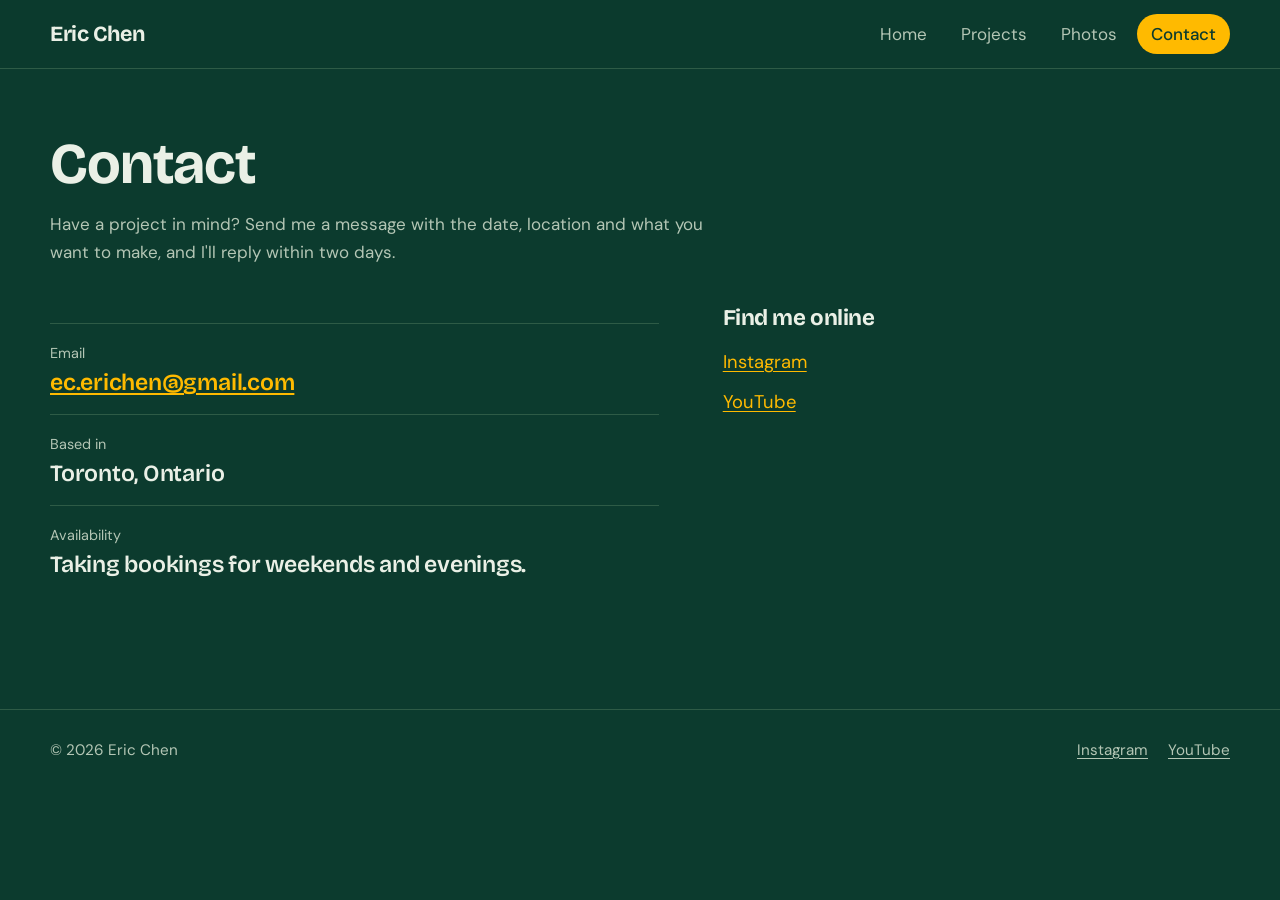
==== contact.html @ 15442ee4 "Sync local files with GitHub repository" ====
<!DOCTYPE html>
<html lang="en">
<head>
  <meta charset="utf-8">
  <meta name="viewport" content="width=device-width, initial-scale=1">
  <title>Contact</title>
  <meta name="description" content="Contact details for bookings and projects.">
  <link rel="preconnect" href="https://fonts.googleapis.com">
  <link rel="preconnect" href="https://fonts.gstatic.com" crossorigin>
  <link href="https://fonts.googleapis.com/css2?family=Bricolage+Grotesque:opsz,wght@12..96,500..800&family=DM+Sans:wght@400;500;700&display=swap" rel="stylesheet">
  <link rel="stylesheet" href="css/style.css">
</head>
<body data-page="contact">
  <header class="site-header" id="site-header"></header>

  <main class="wrap">
    <div class="page-head">
      <h1>Contact</h1>
      <p id="contact-intro"></p>
    </div>

    <div class="contact">
      <dl class="facts big" id="contact-list"></dl>
      <div id="social-block">
        <h2>Find me online</h2>
        <ul class="links" id="social-list"></ul>
      </div>
    </div>
  </main>

  <footer class="site-footer" id="site-footer"></footer>

  <script src="js/data.js"></script>
  <script src="js/main.js"></script>
</body>
</html>
---- css/style.css ----
/* ==========================================================================
   style.css
   Palette lives in :root. Change a colour there and it changes everywhere.
   ========================================================================== */
:root {
  --forest: #0c3b2e;
  --sage: #6d9773;
  --tan: #bb8a52;
  --amber: #ffba00;

  --deep: #082b21; /* darker forest, for panels */
  --surface: color-mix(in srgb, #6d9773 16%, #0c3b2e);
  --line: color-mix(in srgb, #6d9773 35%, #0c3b2e);
  --ink: #eaf0e6;
  --muted: #b4c6b5;

  --display: "Bricolage Grotesque", system-ui, sans-serif;
  --body: "DM Sans", system-ui, sans-serif;
  --radius: 6px;
  --wrap: 1180px;
}

*,
*::before,
*::after { box-sizing: border-box; }

html { scroll-behavior: smooth; }

body {
  margin: 0;
  background: var(--forest);
  color: var(--ink);
  font: 400 1.0625rem/1.65 var(--body);
  -webkit-font-smoothing: antialiased;
}

img { max-width: 100%; display: block; }
a { color: var(--amber); text-underline-offset: 3px; }
a:hover { color: #ffd15c; }
h1, h2, h3 { font-family: var(--display); line-height: 1.1; letter-spacing: -0.02em; margin: 0; }
h2 { font-size: clamp(1.6rem, 3vw, 2.2rem); font-weight: 700; }
:focus-visible { outline: 3px solid var(--amber); outline-offset: 3px; }
[hidden] { display: none !important; }

.wrap { width: min(var(--wrap), 100% - 48px); margin-inline: auto; }

/* ------------------------------ Header / footer --------------------------- */
.site-header {
  position: sticky;
  top: 0;
  z-index: 20;
  background: color-mix(in srgb, var(--forest) 92%, transparent);
  backdrop-filter: blur(8px);
  border-bottom: 1px solid var(--line);
}
.bar { display: flex; align-items: center; justify-content: space-between; gap: 8px 24px; flex-wrap: wrap; padding: 14px 0; }
.brand { font: 700 1.35rem var(--display); letter-spacing: -0.02em; color: var(--ink); text-decoration: none; }
.brand:hover { color: var(--ink); }
.site-header nav { display: flex; gap: 6px; flex-wrap: wrap; }
.site-header nav a { color: var(--muted); text-decoration: none; padding: 6px 14px; border-radius: 999px; }
.site-header nav a:hover { color: var(--ink); background: var(--surface); }
.site-header nav a[aria-current="page"] { color: var(--forest); background: var(--amber); font-weight: 500; }

.site-footer { border-top: 1px solid var(--line); padding: 28px 0; color: var(--muted); font-size: 0.95rem; margin-top: 48px; }
.foot { display: flex; justify-content: space-between; gap: 12px 24px; flex-wrap: wrap; }
.foot-links { display: flex; gap: 20px; flex-wrap: wrap; }
.foot-links a { color: var(--muted); }
.foot-links a:hover { color: var(--amber); }

/* ---------------------------------- Buttons ------------------------------- */
.btn-row { display: flex; gap: 12px; flex-wrap: wrap; }
.btn { display: inline-block; padding: 12px 22px; border-radius: var(--radius); background: var(--amber); color: var(--forest); font-weight: 700; text-decoration: none; }
.btn:hover { background: #ffcb47; color: var(--forest); }
.btn.ghost { background: transparent; color: var(--ink); box-shadow: inset 0 0 0 2px var(--sage); }
.btn.ghost:hover { background: var(--surface); color: var(--ink); }

/* ----------------------------------- Home --------------------------------- */
.hero { display: grid; grid-template-columns: minmax(0, 1fr) minmax(0, 1.1fr); gap: 64px; align-items: center; padding: 88px 0 64px; }
.hero h1 { font-size: clamp(2.5rem, 6vw, 4.75rem); font-weight: 700; line-height: 1.02; max-width: 12ch; }
.lead { color: var(--muted); font-size: 1.2rem; max-width: 46ch; margin: 24px 0 32px; }
.hero-frame { position: relative; display: block; margin: 14px; text-decoration: none; }
.hero-frame .vf { opacity: 1; }
.hero-frame:hover .play, .hero-frame:focus-visible .play { opacity: 1; }
.caption { margin: 22px 14px 0; color: var(--muted); }

/* Blinking dot in the corner of the hero frame: the one always-on animation. */
.rec { position: absolute; top: 16px; left: 16px; width: 12px; height: 12px; border-radius: 50%; background: var(--amber); animation: rec 1.6s ease-in-out infinite; }
@keyframes rec { 50% { opacity: 0.2; } }

.section { padding: 56px 0; }
.section-head { display: flex; justify-content: space-between; align-items: baseline; gap: 16px; margin-bottom: 28px; }

.clients { list-style: none; margin: 24px 0 0; padding: 0; display: flex; flex-wrap: wrap; gap: 12px 36px; font: 600 1.4rem var(--display); color: var(--tan); }

/* --------------------------------- Page heads ----------------------------- */
.page-head { padding: 64px 0 0; }
.page-head h1 { font-size: clamp(2.2rem, 5vw, 3.6rem); font-weight: 700; }
.page-head p { color: var(--muted); max-width: 56ch; margin: 14px 0 0; }

.tabs { display: flex; flex-wrap: wrap; gap: 8px; margin: 28px 0 40px; }
.tab { font: 500 0.95rem var(--body); color: var(--ink); background: transparent; border: 1px solid var(--sage); border-radius: 999px; padding: 7px 16px; cursor: pointer; }
.tab:hover { background: var(--surface); }
.tab[aria-pressed="true"] { background: var(--amber); border-color: var(--amber); color: var(--forest); }

.empty { color: var(--muted); }

/* --------------------------- Viewfinder corners (.vf) ---------------------
   Four amber corner brackets drawn with gradients. Reused on video tiles,
   photos and the hero frame. */
.vf {
  --c: var(--amber); --t: 3px; --l: 24px;
  position: absolute; inset: -8px; pointer-events: none; opacity: 0; transition: opacity 0.15s;
  background:
    linear-gradient(var(--c), var(--c)) top left / var(--l) var(--t),
    linear-gradient(var(--c), var(--c)) top left / var(--t) var(--l),
    linear-gradient(var(--c), var(--c)) top right / var(--l) var(--t),
    linear-gradient(var(--c), var(--c)) top right / var(--t) var(--l),
    linear-gradient(var(--c), var(--c)) bottom left / var(--l) var(--t),
    linear-gradient(var(--c), var(--c)) bottom left / var(--t) var(--l),
    linear-gradient(var(--c), var(--c)) bottom right / var(--l) var(--t),
    linear-gradient(var(--c), var(--c)) bottom right / var(--t) var(--l);
  background-repeat: no-repeat;
}

/* ------------------------------- Video tiles ------------------------------ */
.grid { display: grid; grid-template-columns: repeat(auto-fill, minmax(290px, 1fr)); gap: 40px 28px; }
.card { display: block; position: relative; color: inherit; text-decoration: none; }
.thumb { position: relative; display: block; aspect-ratio: 16 / 9; background: var(--deep); border-radius: var(--radius); }
.thumb img { width: 100%; height: 100%; object-fit: cover; border-radius: var(--radius); }
.card-body { display: block; padding-top: 16px; }
.card-title { display: block; font: 600 1.2rem/1.25 var(--display); letter-spacing: -0.01em; }
.card-meta { display: flex; justify-content: space-between; gap: 12px; color: var(--muted); font-size: 0.92rem; margin-top: 4px; }
.card:hover .card-title { color: var(--amber); }
.card:hover .vf, .card:focus-visible .vf { opacity: 1; }
.card:hover .play, .card:focus-visible .play { opacity: 1; }

.play { position: absolute; inset: 0; margin: auto; width: 56px; height: 56px; border-radius: 50%; background: var(--amber); opacity: 0; transition: opacity 0.15s; }
.play::after { content: ""; position: absolute; left: 22px; top: 17px; border-left: 18px solid var(--forest); border-top: 11px solid transparent; border-bottom: 11px solid transparent; }

/* --------------------- Project popup: video left, text right --------------- */
.modal { border: 1px solid var(--line); background: var(--deep); color: var(--ink); padding: 0; border-radius: var(--radius); width: min(1200px, 94vw); max-height: 92vh; overflow: hidden; }
.modal::backdrop { background: rgba(4, 20, 15, 0.82); }
.modal-grid { display: grid; grid-template-columns: minmax(0, 1.9fr) minmax(280px, 1fr); max-height: 92vh; }
.player { background: #000; align-self: start; aspect-ratio: 16 / 9; width: 100%; }
.player iframe, .player video { width: 100%; height: 100%; border: 0; display: block; }
.info { padding: 40px 28px 32px; overflow: auto; max-height: 92vh; }
.info h2 { font-size: 1.75rem; margin: 12px 0 18px; }
.chip { display: inline-block; margin: 0; padding: 2px 12px; border: 1px solid var(--tan); border-radius: 999px; font-size: 0.85rem; }
.info .facts { margin: 0 0 20px; }
.info .facts div { padding: 10px 0; border-top: 1px solid var(--line); }
.info dt { color: var(--tan); font-size: 0.85rem; }
.info dd { margin: 0; }
.prose p { margin: 0 0 1em; max-width: 60ch; }

.close { position: absolute; top: 10px; right: 10px; z-index: 2; width: 38px; height: 38px; border-radius: 50%; border: 0; background: var(--amber); color: var(--forest); font-size: 1.4rem; line-height: 1; cursor: pointer; }
.close:hover { background: #ffcb47; }

@media (max-width: 860px) {
  .modal-grid { grid-template-columns: 1fr; overflow: auto; }
  .info { max-height: none; overflow: visible; padding-top: 24px; }
  .close { background: var(--forest); color: var(--amber); }
}

/* --------------------------------- Photos --------------------------------- */
.photos { columns: 3 280px; column-gap: 20px; }
.photo { display: block; position: relative; width: 100%; margin: 0 0 20px; padding: 0; border: 0; background: none; cursor: zoom-in; break-inside: avoid; }
.photo img { width: 100%; height: auto; border-radius: var(--radius); }
.photo .vf { inset: -6px; }
.photo:hover .vf, .photo:focus-visible .vf { opacity: 1; }

.lightbox { background: transparent; border: 0; padding: 0; max-width: 96vw; max-height: 96vh; color: var(--ink); overflow: visible; }
.lightbox::backdrop { background: rgba(4, 20, 15, 0.93); }
.lb-inner { display: flex; flex-direction: column; align-items: center; gap: 14px; }
.lb-inner img { max-width: 92vw; max-height: 76vh; object-fit: contain; border-radius: var(--radius); }
.lb-bar { display: flex; align-items: center; justify-content: space-between; gap: 16px; width: 100%; }
.lb-bar p { margin: 0; text-align: center; flex: 1; }
.lb-btn { width: 42px; height: 42px; border-radius: 50%; border: 0; background: var(--amber); color: var(--forest); font-size: 1.3rem; cursor: pointer; flex: none; }
.lb-btn:hover { background: #ffcb47; }
.lightbox.single .lb-btn[data-prev], .lightbox.single .lb-btn[data-next] { visibility: hidden; }
.lightbox .close { position: fixed; top: 16px; right: 16px; }

/* --------------------------------- Contact -------------------------------- */
.contact { display: grid; grid-template-columns: minmax(0, 1.2fr) minmax(0, 1fr); gap: 64px; padding: 40px 0 48px; }
.facts.big div { padding: 18px 0; border-top: 1px solid var(--line); }
.facts.big dt { color: var(--muted); font-size: 0.9rem; }
.facts.big dd { margin: 2px 0 0; font: 600 1.45rem var(--display); letter-spacing: -0.01em; overflow-wrap: anywhere; }
.contact h2 { font-size: 1.4rem; margin-bottom: 16px; }
.links { list-style: none; margin: 0; padding: 0; display: grid; gap: 10px; font-size: 1.15rem; }

/* ------------------------------- Responsive ------------------------------- */
@media (max-width: 860px) {
  .hero { grid-template-columns: 1fr; gap: 40px; padding: 48px 0 40px; }
  .contact { grid-template-columns: 1fr; gap: 32px; }
}

@media (prefers-reduced-motion: reduce) {
  * { animation: none !important; transition: none !important; scroll-behavior: auto !important; }
}
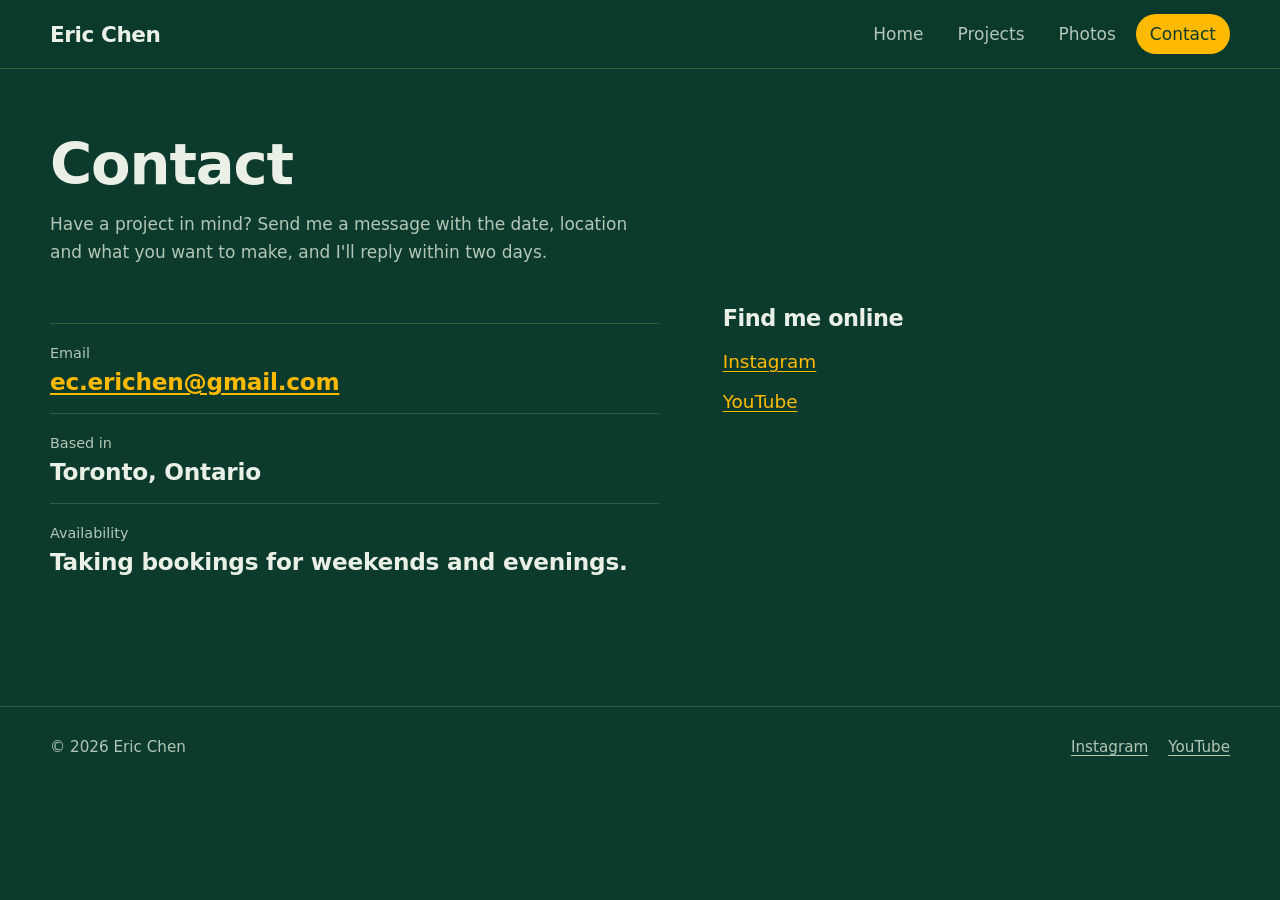
==== commit fc4777ae: "security + instagarm feature" ====
--- a/contact.html
+++ b/contact.html
@@ -2,6 +2,9 @@
 <html lang="en">
 <head>
   <meta charset="utf-8">
+  <!-- Content Security Policy: the browser refuses to load anything not listed here.
+       To allow another image host, add it to img-src in every page. -->
+  <meta http-equiv="Content-Security-Policy" content="default-src 'none'; script-src 'self'; style-src 'self' https://fonts.googleapis.com; font-src https://fonts.gstatic.com; img-src 'self' data: https://i.ytimg.com; media-src 'self'; frame-src https://www.youtube-nocookie.com https://player.vimeo.com https://www.instagram.com; connect-src 'none'; object-src 'none'; base-uri 'none'; form-action 'none'">
   <meta name="viewport" content="width=device-width, initial-scale=1">
   <title>Contact</title>
   <meta name="description" content="Contact details for bookings and projects.">
